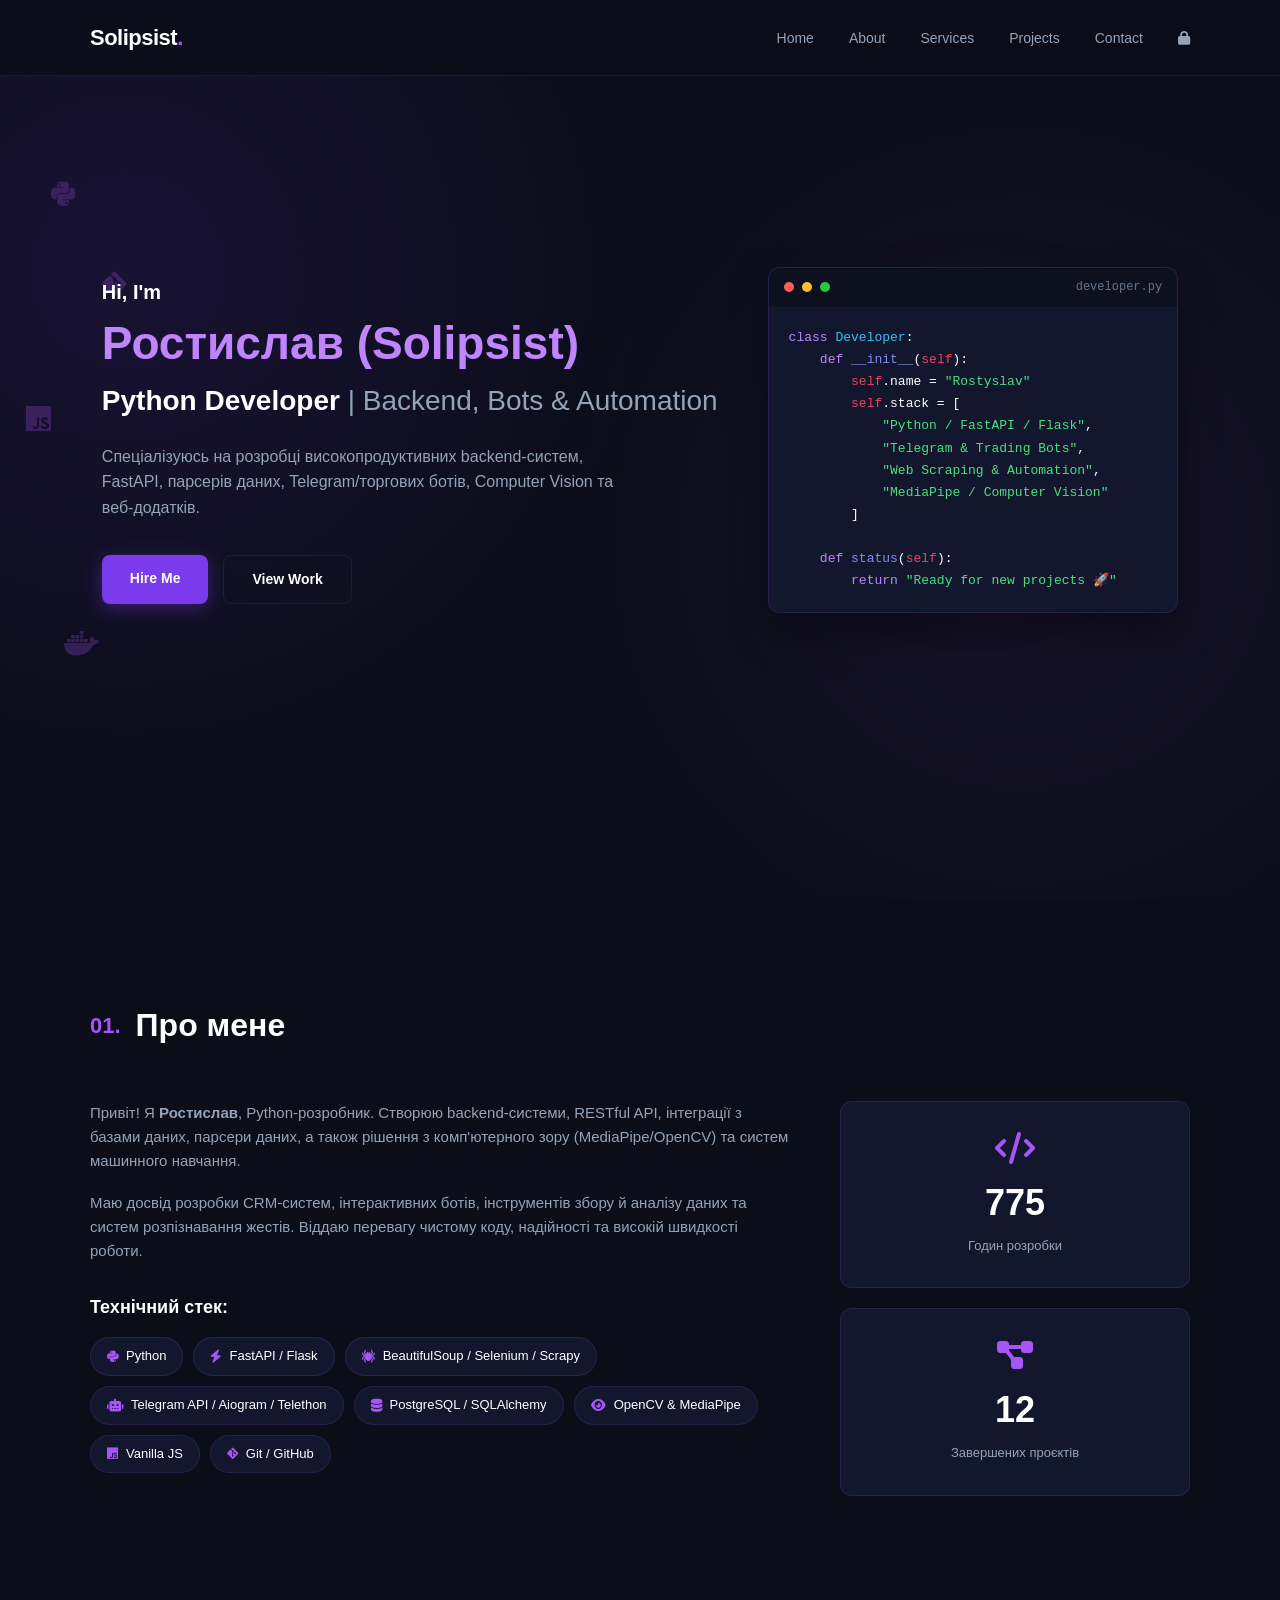
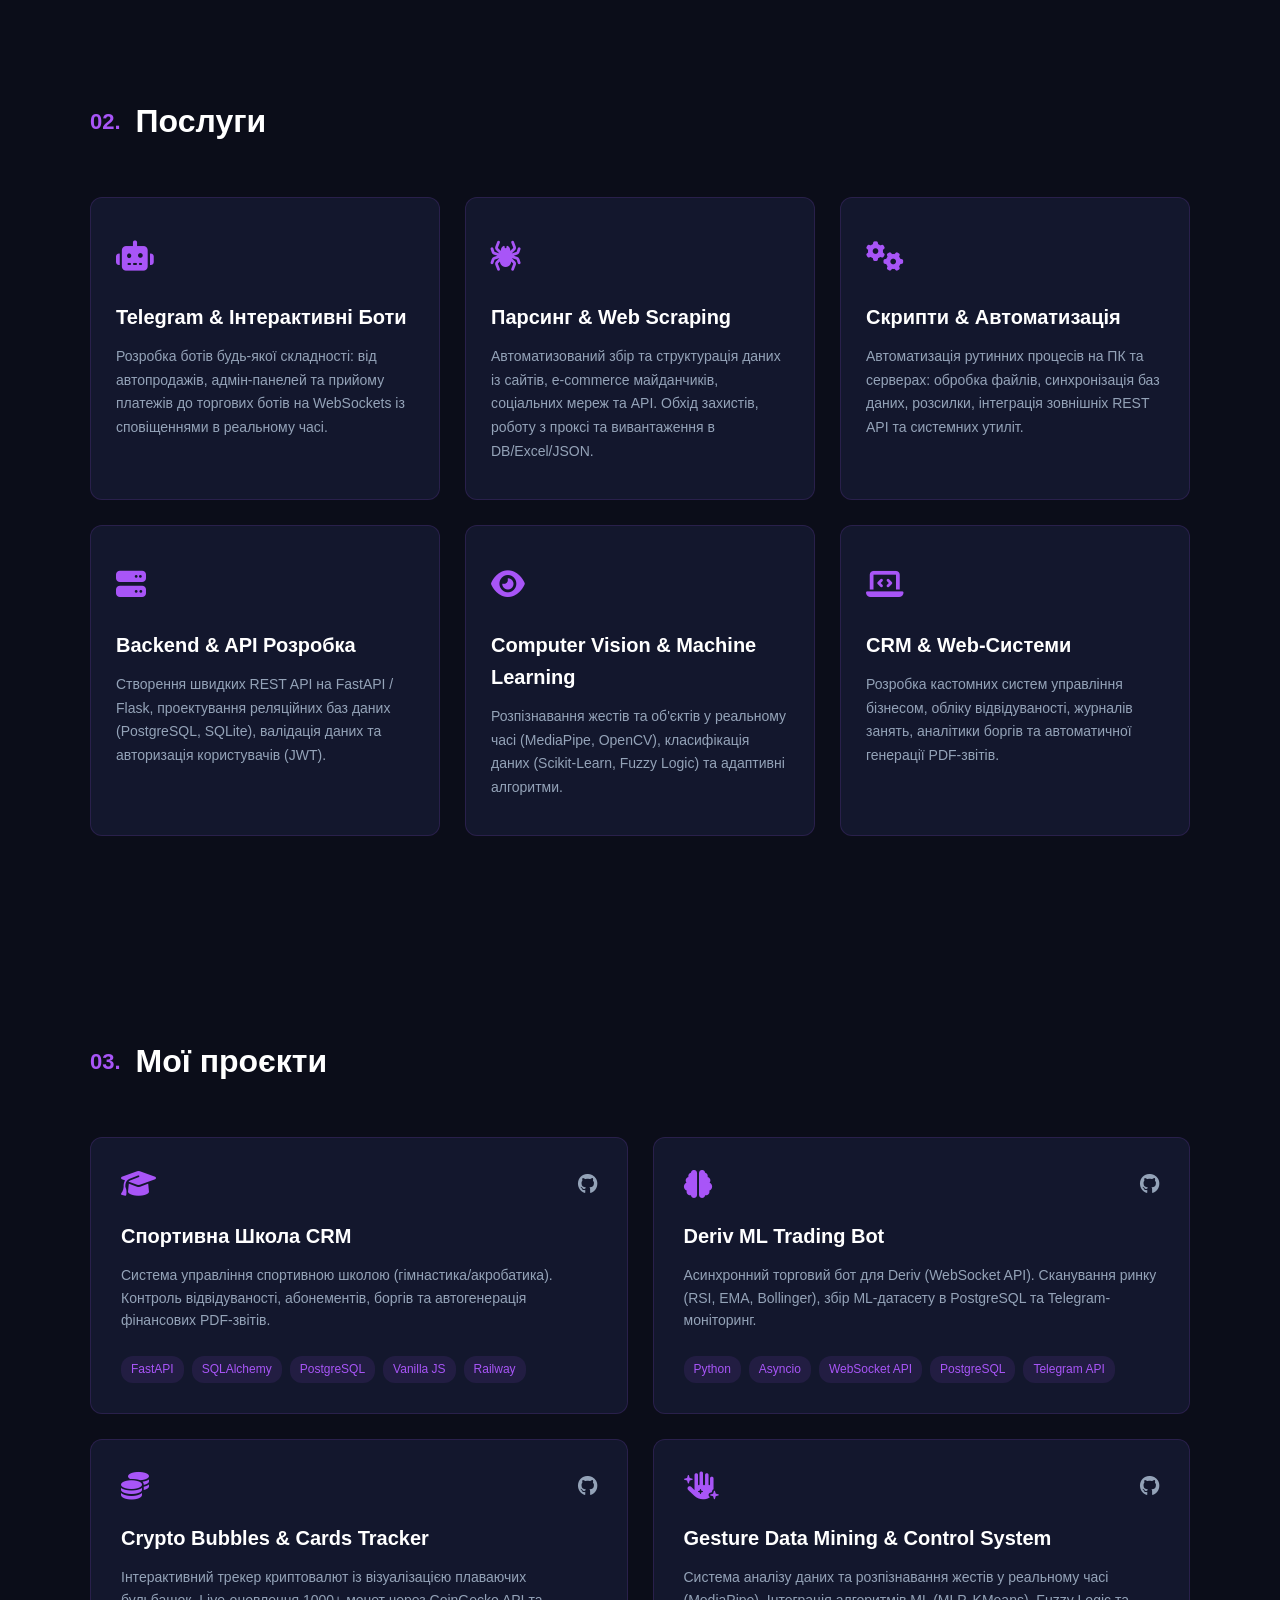
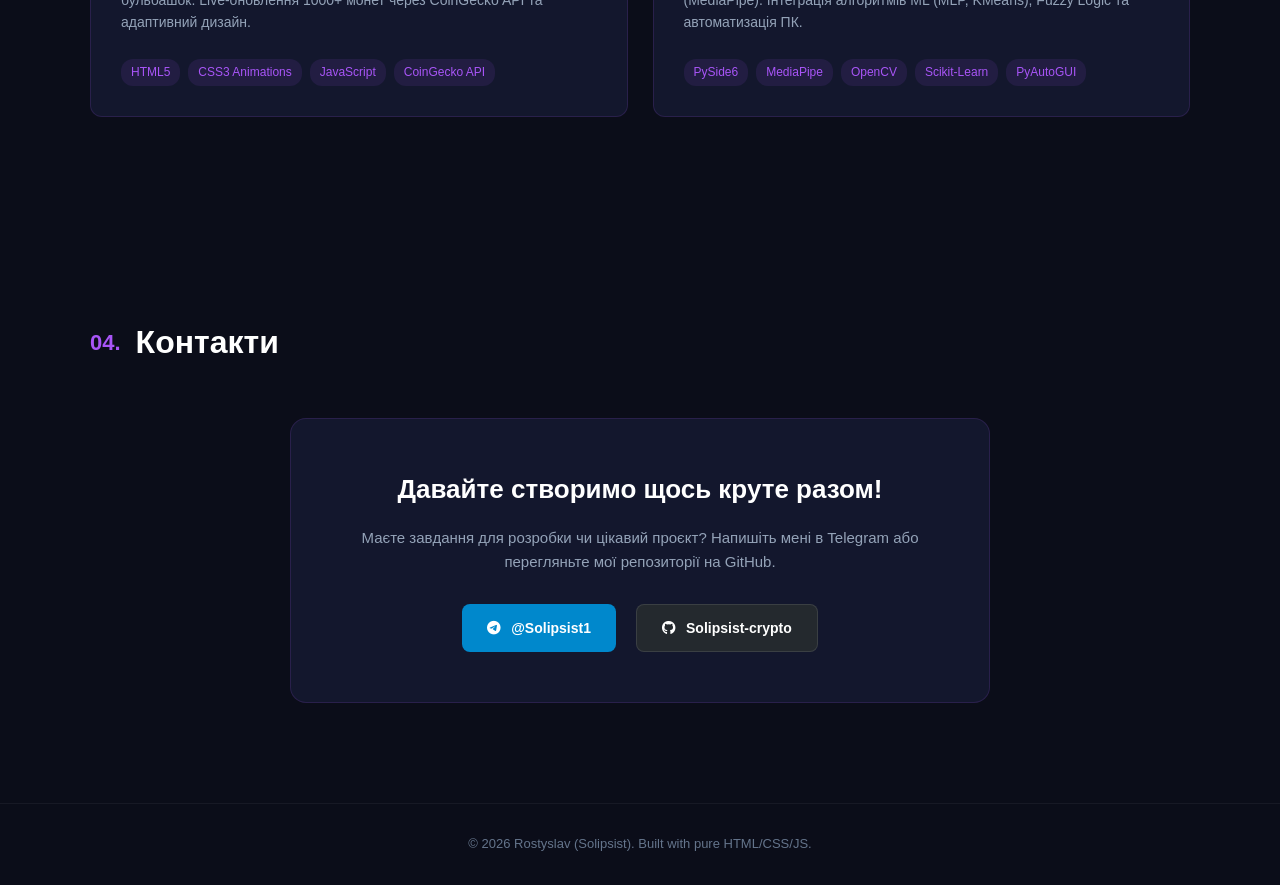
==== index.html @ d668f652 "Complete portfolio with admin workspace and password hash security" ====
<!DOCTYPE html>
<html lang="uk">
<head>
    <meta charset="UTF-8">
    <meta name="viewport" content="width=device-width, initial-scale=1.0">
    <meta name="description" content="Мошенський Ростислав (Solipsist) - Python / Fullstack Developer.">
    <title>Solipsist | Developer Portfolio</title>
    <link rel="stylesheet" href="style.css">
    <link rel="stylesheet" href="https://cdnjs.cloudflare.com/ajax/libs/font-awesome/6.4.0/css/all.min.css">
</head>
<body>

    <nav class="navbar">
        <div class="container">
            <div class="logo">
                <span class="logo-text">Solipsist</span><span class="logo-dot">.</span>
            </div>
            <ul class="nav-links">
                <li><a href="#home">Home</a></li>
                <li><a href="#about">About</a></li>
                <li><a href="#services">Services</a></li>
                <li><a href="#portfolio">Projects</a></li>
                <li><a href="#contact">Contact</a></li>
                <li><a href="#" id="adminBtn" title="Admin Area"><i class="fas fa-lock"></i></a></li>
            </ul>
        </div>
    </nav>

    <!-- Hero Section -->
    <section id="home" class="hero">
        <div class="floating-icons">
            <i class="fab fa-python icon-py"></i>
            <i class="fab fa-js icon-js"></i>
            <i class="fab fa-docker icon-docker"></i>
            <i class="fab fa-git-alt icon-git"></i>
        </div>

        <div class="container hero-content">
            <div class="hero-text">
                <span class="greeting">Hi, I'm</span>
                <h1 class="hero-name">Ростислав (Solipsist)</h1>
                <h2 class="hero-title">Python Developer <span>| Backend, Bots & Automation</span></h2>
                <p class="hero-description">
                    Спеціалізуюсь на розробці високопродуктивних backend-систем, FastAPI, парсерів даних, Telegram/торгових ботів, Computer Vision та веб-додатків.
                </p>
                <div class="hero-buttons">
                    <a href="#contact" class="btn btn-purple">Hire Me</a>
                    <a href="#portfolio" class="btn btn-outline">View Work</a>
                </div>
            </div>

            <div class="hero-avatar-wrapper">
                <div class="avatar-glow"></div>
                <div class="code-window">
                    <div class="window-header">
                        <span class="dot red"></span>
                        <span class="dot yellow"></span>
                        <span class="dot green"></span>
                        <span class="window-title">developer.py</span>
                    </div>
                    <div class="code-content">
                        <pre><code><span class="keyword">class</span> <span class="class-name">Developer</span>:
    <span class="keyword">def</span> <span class="function">__init__</span>(<span class="param">self</span>):
        <span class="param">self</span>.name = <span class="string">"Rostyslav"</span>
        <span class="param">self</span>.stack = [
            <span class="string">"Python / FastAPI / Flask"</span>,
            <span class="string">"Telegram & Trading Bots"</span>,
            <span class="string">"Web Scraping & Automation"</span>,
            <span class="string">"MediaPipe / Computer Vision"</span>
        ]

    <span class="keyword">def</span> <span class="function">status</span>(<span class="param">self</span>):
        <span class="keyword">return</span> <span class="string">"Ready for new projects 🚀"</span></code></pre>
                    </div>
                </div>
            </div>
        </div>
    </section>

    <!-- About Section -->
    <section id="about" class="about">
        <div class="container">
            <h2 class="section-title"><span class="title-num">01.</span> Про мене</h2>
            <div class="about-grid">
                <div class="about-info">
                    <p>
                        Привіт! Я <strong>Ростислав</strong>, Python-розробник. Створюю backend-системи, RESTful API, інтеграції з базами даних, парсери даних, а також рішення з комп'ютерного зору (MediaPipe/OpenCV) та систем машинного навчання.
                    </p>
                    <p>
                        Маю досвід розробки CRM-систем, інтерактивних ботів, інструментів збору й аналізу даних та систем розпізнавання жестів. Віддаю перевагу чистому коду, надійності та високій швидкості роботи.
                    </p>
                    
                    <h3 class="stack-subtitle">Технічний стек:</h3>
                    <div class="tech-tags">
                        <span class="tag"><i class="fab fa-python"></i> Python</span>
                        <span class="tag"><i class="fas fa-bolt"></i> FastAPI / Flask</span>
                        <span class="tag"><i class="fas fa-spider"></i> BeautifulSoup / Selenium / Scrapy</span>
                        <span class="tag"><i class="fas fa-robot"></i> Telegram API / Aiogram / Telethon</span>
                        <span class="tag"><i class="fas fa-database"></i> PostgreSQL / SQLAlchemy</span>
                        <span class="tag"><i class="fas fa-eye"></i> OpenCV & MediaPipe</span>
                        <span class="tag"><i class="fab fa-js"></i> Vanilla JS</span>
                        <span class="tag"><i class="fab fa-git-alt"></i> Git / GitHub</span>
                    </div>
                </div>

                <div class="about-stats">
                    <div class="stat-card">
                        <i class="fas fa-code stat-icon"></i>
                        <span class="stat-num" data-target="1000">0</span>
                        <span class="stat-desc">Годин розробки</span>
                    </div>
                    <div class="stat-card">
                        <i class="fas fa-project-diagram stat-icon"></i>
                        <span class="stat-num" data-target="15">0</span>
                        <span class="stat-desc">Завершених проєктів</span>
                    </div>
                </div>
            </div>
        </div>
    </section>

    <!-- Services Section -->
    <section id="services" class="services">
        <div class="container">
            <h2 class="section-title"><span class="title-num">02.</span> Послуги</h2>
            <div class="services-grid">
                <div class="service-card">
                    <div class="service-icon"><i class="fas fa-robot"></i></div>
                    <h3>Telegram & Інтерактивні Боти</h3>
                    <p>Розробка ботів будь-якої складності: від автопродажів, адмін-панелей та прийому платежів до торгових ботів на WebSockets із сповіщеннями в реальному часі.</p>
                </div>

                <div class="service-card">
                    <div class="service-icon"><i class="fas fa-spider"></i></div>
                    <h3>Парсинг & Web Scraping</h3>
                    <p>Автоматизований збір та структурація даних із сайтів, e-commerce майданчиків, соціальних мереж та API. Обхід захистів, роботу з проксі та вивантаження в DB/Excel/JSON.</p>
                </div>

                <div class="service-card">
                    <div class="service-icon"><i class="fas fa-cogs"></i></div>
                    <h3>Скрипти & Автоматизація</h3>
                    <p>Автоматизація рутинних процесів на ПК та серверах: обробка файлів, синхронізація баз даних, розсилки, інтеграція зовнішніх REST API та системних утиліт.</p>
                </div>

                <div class="service-card">
                    <div class="service-icon"><i class="fas fa-server"></i></div>
                    <h3>Backend & API Розробка</h3>
                    <p>Створення швидких REST API на FastAPI / Flask, проектування реляційних баз даних (PostgreSQL, SQLite), валідація даних та авторизація користувачів (JWT).</p>
                </div>

                <div class="service-card">
                    <div class="service-icon"><i class="fas fa-eye"></i></div>
                    <h3>Computer Vision & Machine Learning</h3>
                    <p>Розпізнавання жестів та об'єктів у реальному часі (MediaPipe, OpenCV), класифікація даних (Scikit-Learn, Fuzzy Logic) та адаптивні алгоритми.</p>
                </div>

                <div class="service-card">
                    <div class="service-icon"><i class="fas fa-laptop-code"></i></div>
                    <h3>CRM & Web-Системи</h3>
                    <p>Розробка кастомних систем управління бізнесом, обліку відвідуваності, журналів занять, аналітики боргів та автоматичної генерації PDF-звітів.</p>
                </div>
            </div>
        </div>
    </section>

    <!-- Portfolio Section -->
    <section id="portfolio" class="portfolio">
        <div class="container">
            <h2 class="section-title"><span class="title-num">03.</span> Мої проєкти</h2>
            
            <div class="portfolio-grid">
                
                <!-- Project 1: School CRM (Updated URL) -->
                <div class="project-card">
                    <div class="project-header">
                        <i class="fas fa-graduation-cap project-type-icon"></i>
                        <div class="project-links">
                            <a href="https://github.com/Solipsist-crypto/CRM_school" target="_blank" title="GitHub Repo"><i class="fab fa-github"></i></a>
                        </div>
                    </div>
                    <h3 class="project-title">Спортивна Школа CRM</h3>
                    <p class="project-desc">
                        Система управління спортивною школою (гімнастика/акробатика). Контроль відвідуваності, абонементів, боргів та автогенерація фінансових PDF-звітів.
                    </p>
                    <div class="project-tags">
                        <span>FastAPI</span>
                        <span>SQLAlchemy</span>
                        <span>PostgreSQL</span>
                        <span>Vanilla JS</span>
                        <span>Railway</span>
                    </div>
                </div>

                <!-- Project 2: Deriv ML Trading Bot -->
                <div class="project-card">
                    <div class="project-header">
                        <i class="fas fa-brain project-type-icon"></i>
                        <div class="project-links">
                            <a href="https://github.com/Solipsist-crypto/Deriv_bot" target="_blank" title="GitHub Repo"><i class="fab fa-github"></i></a>
                        </div>
                    </div>
                    <h3 class="project-title">Deriv ML Trading Bot</h3>
                    <p class="project-desc">
                        Асинхронний торговий бот для Deriv (WebSocket API). Сканування ринку (RSI, EMA, Bollinger), збір ML-датасету в PostgreSQL та Telegram-моніторинг.
                    </p>
                    <div class="project-tags">
                        <span>Python</span>
                        <span>Asyncio</span>
                        <span>WebSocket API</span>
                        <span>PostgreSQL</span>
                        <span>Telegram API</span>
                    </div>
                </div>

                <!-- Project 3: Crypto Cards Tracker -->
                <div class="project-card">
                    <div class="project-header">
                        <i class="fas fa-coins project-type-icon"></i>
                        <div class="project-links">
                            <a href="https://github.com/Solipsist-crypto/crypto-cards-tracker" target="_blank" title="GitHub Repo"><i class="fab fa-github"></i></a>
                        </div>
                    </div>
                    <h3 class="project-title">Crypto Bubbles & Cards Tracker</h3>
                    <p class="project-desc">
                        Інтерактивний трекер криптовалют із візуалізацією плаваючих бульбашок. Live-оновлення 1000+ монет через CoinGecko API та адаптивний дизайн.
                    </p>
                    <div class="project-tags">
                        <span>HTML5</span>
                        <span>CSS3 Animations</span>
                        <span>JavaScript</span>
                        <span>CoinGecko API</span>
                    </div>
                </div>

                <!-- Project 4: Gesture Data Mining & Control System -->
                <div class="project-card">
                    <div class="project-header">
                        <i class="fas fa-hand-sparkles project-type-icon"></i>
                        <div class="project-links">
                            <a href="https://github.com/Solipsist-crypto/gesture-data-mining-system" target="_blank" title="GitHub Repo"><i class="fab fa-github"></i></a>
                        </div>
                    </div>
                    <h3 class="project-title">Gesture Data Mining & Control System</h3>
                    <p class="project-desc">
                        Система аналізу даних та розпізнавання жестів у реальному часі (MediaPipe). Інтеграція алгоритмів ML (MLP, KMeans), Fuzzy Logic та автоматизація ПК.
                    </p>
                    <div class="project-tags">
                        <span>PySide6</span>
                        <span>MediaPipe</span>
                        <span>OpenCV</span>
                        <span>Scikit-Learn</span>
                        <span>PyAutoGUI</span>
                    </div>
                </div>

            </div>
        </div>
    </section>

    <!-- Contact Section -->
    <section id="contact" class="contact">
        <div class="container">
            <h2 class="section-title"><span class="title-num">04.</span> Контакти</h2>
            <div class="contact-box">
                <h3>Давайте створимо щось круте разом!</h3>
                <p>Маєте завдання для розробки чи цікавий проєкт? Напишіть мені в Telegram або перегляньте мої репозиторії на GitHub.</p>
                <div class="contact-buttons">
                    <a href="https://t.me/Solipsist1" target="_blank" class="contact-btn telegram">
                        <i class="fab fa-telegram-plane"></i> @Solipsist1
                    </a>
                    <a href="https://github.com/Solipsist-crypto" target="_blank" class="contact-btn github">
                        <i class="fab fa-github"></i> Solipsist-crypto
                    </a>
                </div>
            </div>
        </div>
    </section>

    <footer class="footer">
        <div class="container">
            <p>&copy; 2026 Rostyslav (Solipsist). Built with pure HTML/CSS/JS.</p>
        </div>
    </footer>

    <script src="script.js"></script>
</body>
</html>
---- style.css ----
:root {
    --bg-dark: #0b0d19;
    --bg-card: #13172d;
    --bg-card-hover: #1a203e;
    
    --purple-main: #8a2be2;
    --purple-glow: #a855f7;
    --purple-btn: #7c3aed;
    --purple-btn-hover: #6d28d9;
    
    --text-main: #ffffff;
    --text-muted: #94a3b8;
    --text-dim: #64748b;
    
    --border-color: rgba(168, 85, 247, 0.15);
    --border-hover: rgba(168, 85, 247, 0.4);
    
    --transition: all 0.3s cubic-bezier(0.4, 0, 0.2, 1);
}

* {
    margin: 0;
    padding: 0;
    box-sizing: border-box;
}

html {
    scroll-behavior: smooth;
}

body {
    font-family: 'Inter', -apple-system, BlinkMacSystemFont, 'Segoe UI', Roboto, sans-serif;
    background-color: var(--bg-dark);
    color: var(--text-main);
    line-height: 1.6;
    overflow-x: hidden;
}

.container {
    max-width: 1140px;
    margin: 0 auto;
    padding: 0 20px;
}

/* Navbar */
.navbar {
    position: fixed;
    top: 0;
    left: 0;
    width: 100%;
    background: rgba(11, 13, 25, 0.85);
    backdrop-filter: blur(12px);
    z-index: 1000;
    padding: 20px 0;
    border-bottom: 1px solid rgba(255, 255, 255, 0.05);
}

.navbar .container {
    display: flex;
    justify-content: space-between;
    align-items: center;
}

.logo {
    font-size: 22px;
    font-weight: 700;
    letter-spacing: -0.5px;
}

.logo-dot {
    color: var(--purple-glow);
}

.nav-links {
    display: flex;
    list-style: none;
    gap: 35px;
}

.nav-links a {
    color: var(--text-muted);
    text-decoration: none;
    font-size: 14px;
    font-weight: 500;
    transition: var(--transition);
}

.nav-links a:hover {
    color: var(--text-main);
}

/* Floating Technology Icons */
.floating-icons {
    position: absolute;
    top: 0;
    left: 0;
    width: 100%;
    height: 100%;
    pointer-events: none;
    z-index: 1;
}

.floating-icons i {
    position: absolute;
    color: rgba(168, 85, 247, 0.25);
    font-size: 28px;
    animation: floatAnim 6s ease-in-out infinite alternate;
}

.icon-py { top: 20%; left: 4%; animation-delay: 0s; }
.icon-js { top: 45%; left: 2%; animation-delay: 1.5s; }
.icon-docker { top: 70%; left: 5%; animation-delay: 3s; }
.icon-git { top: 30%; left: 8%; animation-delay: 2s; }

@keyframes floatAnim {
    0% { transform: translateY(0px) rotate(0deg); }
    100% { transform: translateY(-20px) rotate(10deg); }
}

/* Hero Section */
.hero {
    min-height: 100vh;
    display: flex;
    align-items: center;
    position: relative;
    padding-top: 80px;
    background: radial-gradient(circle at 10% 30%, rgba(124, 58, 237, 0.12) 0%, transparent 40%),
                radial-gradient(circle at 80% 60%, rgba(168, 85, 247, 0.08) 0%, transparent 40%);
}

.hero-content {
    display: grid;
    grid-template-columns: 1.2fr 0.8fr;
    gap: 50px;
    align-items: center;
    z-index: 2;
}

.greeting {
    font-size: 20px;
    font-weight: 600;
    color: var(--text-main);
    margin-bottom: 10px;
    display: block;
}

.hero-name {
    font-size: 46px;
    font-weight: 800;
    color: #c084fc;
    line-height: 1.1;
    margin-bottom: 10px;
}

.hero-title {
    font-size: 28px;
    font-weight: 600;
    color: var(--text-main);
    margin-bottom: 20px;
}

.hero-title span {
    color: var(--text-muted);
    font-weight: 400;
}

.hero-description {
    color: var(--text-muted);
    font-size: 16px;
    margin-bottom: 35px;
    max-width: 540px;
}

.hero-buttons {
    display: flex;
    gap: 15px;
}

.btn {
    padding: 12px 28px;
    border-radius: 8px;
    text-decoration: none;
    font-weight: 600;
    font-size: 14px;
    transition: var(--transition);
    display: inline-block;
}

.btn-purple {
    background: var(--purple-btn);
    color: #fff;
    box-shadow: 0 4px 20px rgba(124, 58, 237, 0.4);
}

.btn-purple:hover {
    background: var(--purple-btn-hover);
    transform: translateY(-2px);
    box-shadow: 0 6px 25px rgba(124, 58, 237, 0.6);
}

.btn-outline {
    background: transparent;
    color: #fff;
    border: 1px solid var(--border-color);
}

.btn-outline:hover {
    border-color: var(--purple-glow);
    background: rgba(168, 85, 247, 0.1);
    transform: translateY(-2px);
}

/* Avatar / Code Glow Window */
.hero-avatar-wrapper {
    position: relative;
    display: flex;
    justify-content: center;
}

.avatar-glow {
    position: absolute;
    width: 320px;
    height: 320px;
    background: radial-gradient(circle, rgba(168, 85, 247, 0.35) 0%, transparent 70%);
    top: 50%;
    left: 50%;
    transform: translate(-50%, -50%);
    filter: blur(40px);
    z-index: 1;
}

.code-window {
    position: relative;
    z-index: 2;
    background: var(--bg-card);
    border: 1px solid var(--border-color);
    border-radius: 12px;
    width: 100%;
    box-shadow: 0 20px 40px rgba(0, 0, 0, 0.4);
    overflow: hidden;
}

.window-header {
    background: rgba(0, 0, 0, 0.3);
    padding: 10px 15px;
    display: flex;
    align-items: center;
    gap: 8px;
}

.window-title {
    font-size: 12px;
    color: var(--text-dim);
    margin-left: auto;
    font-family: monospace;
}

.dot { width: 10px; height: 10px; border-radius: 50%; }
.dot.red { background: #ff5f56; }
.dot.yellow { background: #ffbd2e; }
.dot.green { background: #27c93f; }

.code-content {
    padding: 20px;
    font-family: 'Fira Code', monospace;
    font-size: 13px;
    line-height: 1.7;
}

.keyword { color: #c084fc; }
.class-name { color: #38bdf8; }
.function { color: #818cf8; }
.param { color: #f43f5e; }
.string { color: #4ade80; }

/* Sections */
section {
    padding: 100px 0;
}

.section-title {
    font-size: 32px;
    font-weight: 700;
    margin-bottom: 50px;
    display: flex;
    align-items: center;
    gap: 15px;
}

.title-num {
    color: var(--purple-glow);
    font-size: 22px;
}

/* About Layout */
.about-grid {
    display: grid;
    grid-template-columns: 2fr 1fr;
    gap: 50px;
}

.about-info p {
    color: var(--text-muted);
    margin-bottom: 18px;
    font-size: 15px;
}

.stack-subtitle {
    font-size: 18px;
    margin: 30px 0 15px;
}

.tech-tags {
    display: flex;
    flex-wrap: wrap;
    gap: 10px;
}

.tag {
    background: var(--bg-card);
    border: 1px solid var(--border-color);
    padding: 8px 16px;
    border-radius: 20px;
    font-size: 13px;
    color: var(--text-main);
    display: flex;
    align-items: center;
    gap: 8px;
    transition: var(--transition);
}

.tag i {
    color: var(--purple-glow);
}

.tag:hover {
    border-color: var(--purple-glow);
    transform: translateY(-2px);
}

.about-stats {
    display: flex;
    flex-direction: column;
    gap: 20px;
}

.stat-card {
    background: var(--bg-card);
    border: 1px solid var(--border-color);
    padding: 30px;
    border-radius: 12px;
    text-align: center;
    transition: var(--transition);
}

.stat-card:hover {
    border-color: var(--purple-glow);
    transform: translateY(-3px);
}

.stat-icon {
    font-size: 32px;
    color: var(--purple-glow);
    margin-bottom: 10px;
}

.stat-num {
    display: block;
    font-size: 36px;
    font-weight: 800;
    color: var(--text-main);
}

.stat-desc {
    color: var(--text-muted);
    font-size: 13px;
}

/* Services */
.services-grid {
    display: grid;
    grid-template-columns: repeat(3, 1fr);
    gap: 25px;
}

.service-card {
    background: var(--bg-card);
    border: 1px solid var(--border-color);
    padding: 35px 25px;
    border-radius: 12px;
    transition: var(--transition);
}

.service-card:hover {
    border-color: var(--purple-glow);
    background: var(--bg-card-hover);
    transform: translateY(-5px);
}

.service-icon {
    font-size: 30px;
    color: var(--purple-glow);
    margin-bottom: 20px;
}

.service-card h3 {
    font-size: 20px;
    margin-bottom: 12px;
}

.service-card p {
    color: var(--text-muted);
    font-size: 14px;
    line-height: 1.7;
}

/* Portfolio Cards Grid (2x2 Layout) */
.portfolio-grid {
    display: grid;
    grid-template-columns: repeat(2, 1fr);
    gap: 25px;
}

.project-card {
    background: var(--bg-card);
    border: 1px solid var(--border-color);
    border-radius: 12px;
    padding: 30px;
    display: flex;
    flex-direction: column;
    transition: var(--transition);
}

.project-card:hover {
    border-color: var(--purple-glow);
    transform: translateY(-5px);
    box-shadow: 0 10px 30px rgba(124, 58, 237, 0.15);
}

.project-header {
    display: flex;
    justify-content: space-between;
    align-items: center;
    margin-bottom: 20px;
}

.project-type-icon {
    font-size: 28px;
    color: var(--purple-glow);
}

.project-links a {
    color: var(--text-muted);
    font-size: 20px;
    transition: var(--transition);
}

.project-links a:hover {
    color: var(--purple-glow);
}

.project-title {
    font-size: 20px;
    margin-bottom: 12px;
    color: var(--text-main);
}

.project-desc {
    color: var(--text-muted);
    font-size: 14px;
    line-height: 1.6;
    margin-bottom: 25px;
}

.project-tags {
    margin-top: auto;
    display: flex;
    flex-wrap: wrap;
    gap: 8px;
}

.project-tags span {
    font-size: 12px;
    color: var(--purple-glow);
    background: rgba(168, 85, 247, 0.1);
    padding: 4px 10px;
    border-radius: 12px;
}

/* Contact Box */
.contact-box {
    background: var(--bg-card);
    border: 1px solid var(--border-color);
    padding: 50px 30px;
    border-radius: 16px;
    text-align: center;
    max-width: 700px;
    margin: 0 auto;
}

.contact-box h3 {
    font-size: 26px;
    margin-bottom: 15px;
}

.contact-box p {
    color: var(--text-muted);
    font-size: 15px;
    margin-bottom: 30px;
}

.contact-buttons {
    display: flex;
    justify-content: center;
    gap: 20px;
}

.contact-btn {
    padding: 12px 25px;
    border-radius: 8px;
    text-decoration: none;
    font-weight: 600;
    font-size: 14px;
    display: flex;
    align-items: center;
    gap: 10px;
    transition: var(--transition);
}

.contact-btn.telegram {
    background: #0088cc;
    color: #fff;
}

.contact-btn.github {
    background: #24292e;
    color: #fff;
    border: 1px solid rgba(255, 255, 255, 0.1);
}

.contact-btn:hover {
    transform: translateY(-2px);
    opacity: 0.9;
}

/* Footer */
.footer {
    text-align: center;
    padding: 30px 0;
    border-top: 1px solid rgba(255, 255, 255, 0.05);
    color: var(--text-dim);
    font-size: 13px;
}

/* Responsive */
@media (max-width: 768px) {
    .hero-content, .about-grid, .portfolio-grid, .services-grid {
        grid-template-columns: 1fr;
    }

    .hero-name {
        font-size: 36px;
    }

    .hero-title {
        font-size: 22px;
    }

    .contact-buttons {
        flex-direction: column;
    }

    .floating-icons {
        display: none;
    }
}
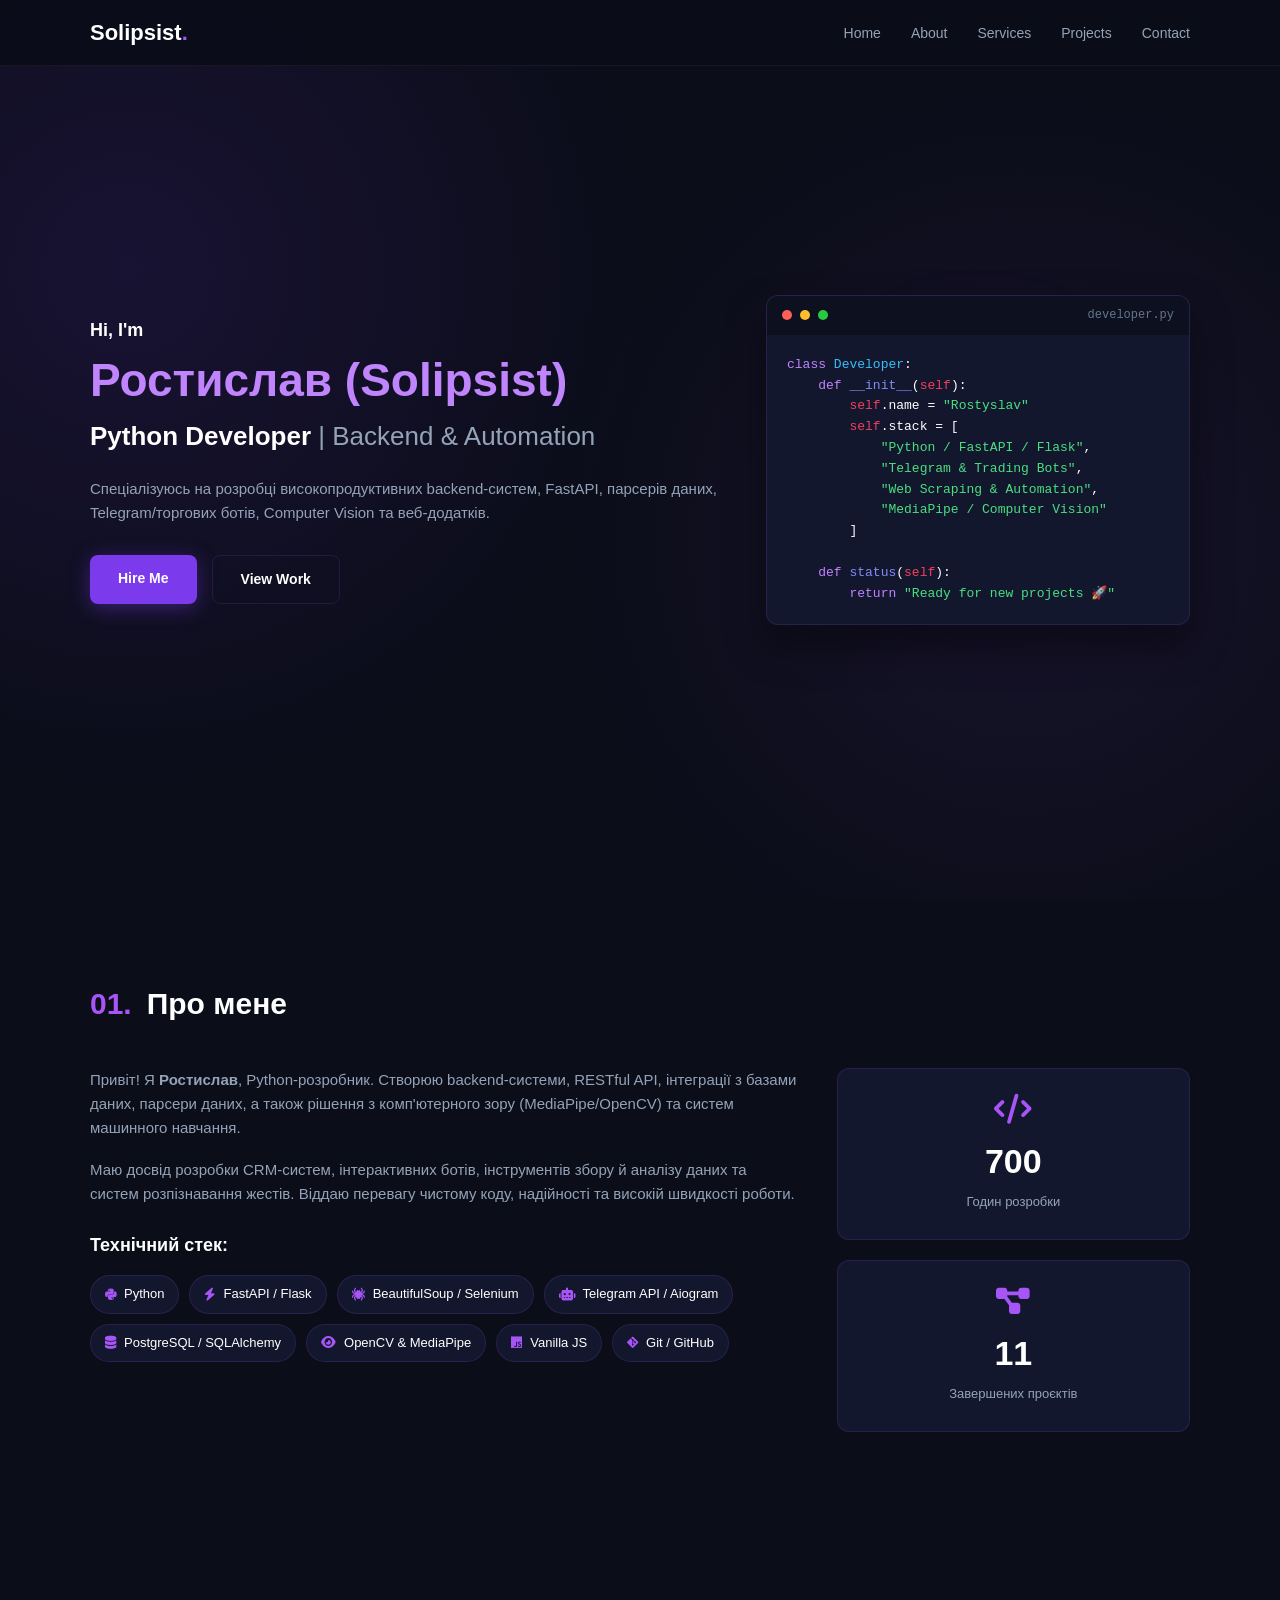
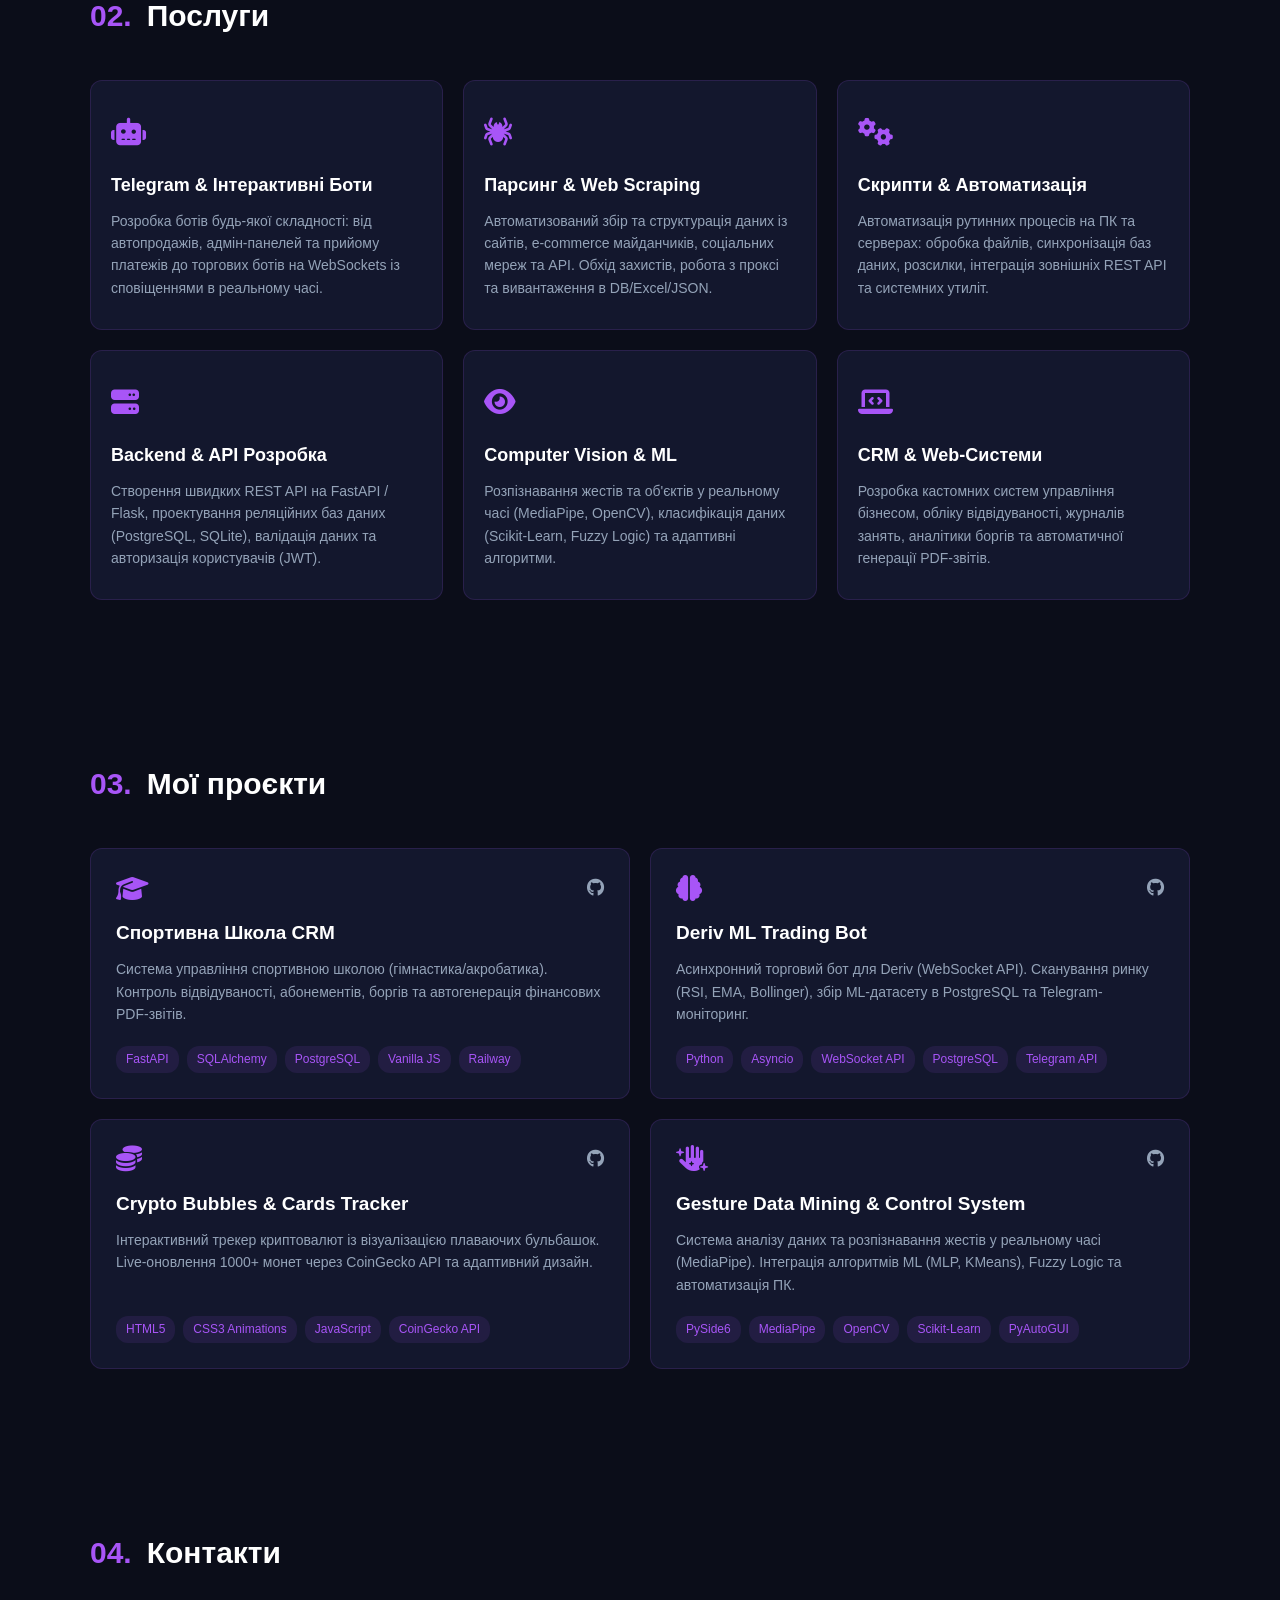
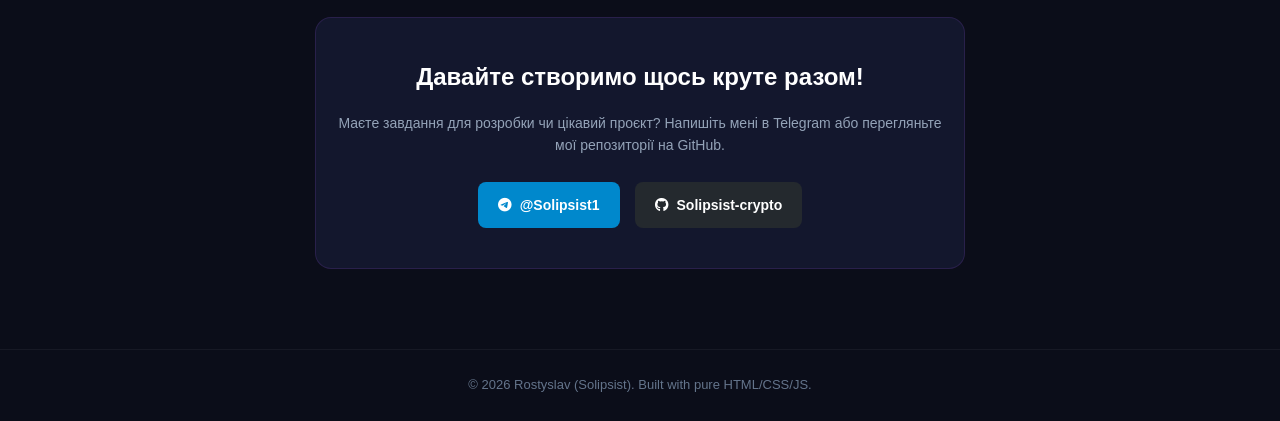
==== commit a0d13d30: "Fix mobile menu, clear overflow and organize folder structure" ====
--- a/index.html
+++ b/index.html
@@ -5,7 +5,7 @@
     <meta name="viewport" content="width=device-width, initial-scale=1.0">
     <meta name="description" content="Мошенський Ростислав (Solipsist) - Python / Fullstack Developer.">
     <title>Solipsist | Developer Portfolio</title>
-    <link rel="stylesheet" href="style.css">
+    <link rel="stylesheet" href="css/style.css">
     <link rel="stylesheet" href="https://cdnjs.cloudflare.com/ajax/libs/font-awesome/6.4.0/css/all.min.css">
 </head>
 <body>
@@ -15,31 +15,30 @@
             <div class="logo">
                 <span class="logo-text">Solipsist</span><span class="logo-dot">.</span>
             </div>
-            <ul class="nav-links">
+
+            <ul class="nav-links" id="navLinks">
                 <li><a href="#home">Home</a></li>
                 <li><a href="#about">About</a></li>
                 <li><a href="#services">Services</a></li>
                 <li><a href="#portfolio">Projects</a></li>
                 <li><a href="#contact">Contact</a></li>
-                <li><a href="#" id="adminBtn" title="Admin Area"><i class="fas fa-lock"></i></a></li>
             </ul>
+
+            <div class="burger" id="burgerBtn">
+                <div></div>
+                <div></div>
+                <div></div>
+            </div>
         </div>
     </nav>
 
     <!-- Hero Section -->
     <section id="home" class="hero">
-        <div class="floating-icons">
-            <i class="fab fa-python icon-py"></i>
-            <i class="fab fa-js icon-js"></i>
-            <i class="fab fa-docker icon-docker"></i>
-            <i class="fab fa-git-alt icon-git"></i>
-        </div>
-
         <div class="container hero-content">
             <div class="hero-text">
                 <span class="greeting">Hi, I'm</span>
                 <h1 class="hero-name">Ростислав (Solipsist)</h1>
-                <h2 class="hero-title">Python Developer <span>| Backend, Bots & Automation</span></h2>
+                <h2 class="hero-title">Python Developer <span>| Backend & Automation</span></h2>
                 <p class="hero-description">
                     Спеціалізуюсь на розробці високопродуктивних backend-систем, FastAPI, парсерів даних, Telegram/торгових ботів, Computer Vision та веб-додатків.
                 </p>
@@ -94,8 +93,8 @@
                     <div class="tech-tags">
                         <span class="tag"><i class="fab fa-python"></i> Python</span>
                         <span class="tag"><i class="fas fa-bolt"></i> FastAPI / Flask</span>
-                        <span class="tag"><i class="fas fa-spider"></i> BeautifulSoup / Selenium / Scrapy</span>
-                        <span class="tag"><i class="fas fa-robot"></i> Telegram API / Aiogram / Telethon</span>
+                        <span class="tag"><i class="fas fa-spider"></i> BeautifulSoup / Selenium</span>
+                        <span class="tag"><i class="fas fa-robot"></i> Telegram API / Aiogram</span>
                         <span class="tag"><i class="fas fa-database"></i> PostgreSQL / SQLAlchemy</span>
                         <span class="tag"><i class="fas fa-eye"></i> OpenCV & MediaPipe</span>
                         <span class="tag"><i class="fab fa-js"></i> Vanilla JS</span>
@@ -133,7 +132,7 @@
                 <div class="service-card">
                     <div class="service-icon"><i class="fas fa-spider"></i></div>
                     <h3>Парсинг & Web Scraping</h3>
-                    <p>Автоматизований збір та структурація даних із сайтів, e-commerce майданчиків, соціальних мереж та API. Обхід захистів, роботу з проксі та вивантаження в DB/Excel/JSON.</p>
+                    <p>Автоматизований збір та структурація даних із сайтів, e-commerce майданчиків, соціальних мереж та API. Обхід захистів, робота з проксі та вивантаження в DB/Excel/JSON.</p>
                 </div>
 
                 <div class="service-card">
@@ -150,7 +149,7 @@
 
                 <div class="service-card">
                     <div class="service-icon"><i class="fas fa-eye"></i></div>
-                    <h3>Computer Vision & Machine Learning</h3>
+                    <h3>Computer Vision & ML</h3>
                     <p>Розпізнавання жестів та об'єктів у реальному часі (MediaPipe, OpenCV), класифікація даних (Scikit-Learn, Fuzzy Logic) та адаптивні алгоритми.</p>
                 </div>
 
@@ -170,7 +169,7 @@
             
             <div class="portfolio-grid">
                 
-                <!-- Project 1: School CRM (Updated URL) -->
+                <!-- Project 1 -->
                 <div class="project-card">
                     <div class="project-header">
                         <i class="fas fa-graduation-cap project-type-icon"></i>
@@ -191,7 +190,7 @@
                     </div>
                 </div>
 
-                <!-- Project 2: Deriv ML Trading Bot -->
+                <!-- Project 2 -->
                 <div class="project-card">
                     <div class="project-header">
                         <i class="fas fa-brain project-type-icon"></i>
@@ -212,7 +211,7 @@
                     </div>
                 </div>
 
-                <!-- Project 3: Crypto Cards Tracker -->
+                <!-- Project 3 -->
                 <div class="project-card">
                     <div class="project-header">
                         <i class="fas fa-coins project-type-icon"></i>
@@ -232,7 +231,7 @@
                     </div>
                 </div>
 
-                <!-- Project 4: Gesture Data Mining & Control System -->
+                <!-- Project 4 -->
                 <div class="project-card">
                     <div class="project-header">
                         <i class="fas fa-hand-sparkles project-type-icon"></i>
@@ -282,6 +281,6 @@
         </div>
     </footer>
 
-    <script src="script.js"></script>
+    <script src="js/script.js"></script>
 </body>
 </html>
--- a/css/style.css
+++ b/css/style.css
@@ -0,0 +1,540 @@
+:root {
+    --bg-dark: #0b0d19;
+    --bg-card: #13172d;
+    --bg-card-hover: #1a203e;
+    
+    --purple-main: #8a2be2;
+    --purple-glow: #a855f7;
+    --purple-btn: #7c3aed;
+    --purple-btn-hover: #6d28d9;
+    
+    --text-main: #ffffff;
+    --text-muted: #94a3b8;
+    --text-dim: #64748b;
+    
+    --border-color: rgba(168, 85, 247, 0.15);
+    --border-hover: rgba(168, 85, 247, 0.4);
+    
+    --transition: all 0.3s cubic-bezier(0.4, 0, 0.2, 1);
+}
+
+* {
+    margin: 0;
+    padding: 0;
+    box-sizing: border-box;
+}
+
+html, body {
+    width: 100%;
+    overflow-x: hidden; /* Фікс горизонтального скролу */
+    scroll-behavior: smooth;
+    background-color: var(--bg-dark);
+    color: var(--text-main);
+    font-family: 'Inter', -apple-system, BlinkMacSystemFont, 'Segoe UI', Roboto, sans-serif;
+    line-height: 1.6;
+}
+
+.container {
+    max-width: 1140px;
+    margin: 0 auto;
+    padding: 0 20px;
+    width: 100%;
+}
+
+/* Navbar */
+.navbar {
+    position: fixed;
+    top: 0;
+    left: 0;
+    width: 100%;
+    background: rgba(11, 13, 25, 0.95);
+    backdrop-filter: blur(12px);
+    z-index: 1000;
+    padding: 15px 0;
+    border-bottom: 1px solid rgba(255, 255, 255, 0.05);
+}
+
+.navbar .container {
+    display: flex;
+    justify-content: space-between;
+    align-items: center;
+}
+
+.logo {
+    font-size: 22px;
+    font-weight: 700;
+}
+
+.logo-dot {
+    color: var(--purple-glow);
+}
+
+.nav-links {
+    display: flex;
+    list-style: none;
+    gap: 30px;
+}
+
+.nav-links a {
+    color: var(--text-muted);
+    text-decoration: none;
+    font-size: 14px;
+    font-weight: 500;
+    transition: var(--transition);
+}
+
+.nav-links a:hover {
+    color: var(--text-main);
+}
+
+.burger {
+    display: none;
+    cursor: pointer;
+    flex-direction: column;
+    gap: 5px;
+}
+
+.burger div {
+    width: 25px;
+    height: 3px;
+    background-color: var(--purple-glow);
+    border-radius: 2px;
+    transition: var(--transition);
+}
+
+/* Hero Section */
+.hero {
+    min-height: 100vh;
+    display: flex;
+    align-items: center;
+    position: relative;
+    padding-top: 100px;
+    background: radial-gradient(circle at 10% 30%, rgba(124, 58, 237, 0.12) 0%, transparent 40%),
+                radial-gradient(circle at 80% 60%, rgba(168, 85, 247, 0.08) 0%, transparent 40%);
+}
+
+.hero-content {
+    display: grid;
+    grid-template-columns: 1.2fr 0.8fr;
+    gap: 40px;
+    align-items: center;
+}
+
+.greeting {
+    font-size: 18px;
+    font-weight: 600;
+    color: var(--text-main);
+    margin-bottom: 10px;
+    display: block;
+}
+
+.hero-name {
+    font-size: 46px;
+    font-weight: 800;
+    color: #c084fc;
+    line-height: 1.1;
+    margin-bottom: 10px;
+}
+
+.hero-title {
+    font-size: 26px;
+    font-weight: 600;
+    color: var(--text-main);
+    margin-bottom: 20px;
+}
+
+.hero-title span {
+    color: var(--text-muted);
+    font-weight: 400;
+}
+
+.hero-description {
+    color: var(--text-muted);
+    font-size: 15px;
+    margin-bottom: 30px;
+}
+
+.hero-buttons {
+    display: flex;
+    gap: 15px;
+}
+
+.btn {
+    padding: 12px 28px;
+    border-radius: 8px;
+    text-decoration: none;
+    font-weight: 600;
+    font-size: 14px;
+    transition: var(--transition);
+    display: inline-block;
+    cursor: pointer;
+    border: none;
+}
+
+.btn-purple {
+    background: var(--purple-btn);
+    color: #fff;
+    box-shadow: 0 4px 20px rgba(124, 58, 237, 0.4);
+}
+
+.btn-purple:hover {
+    background: var(--purple-btn-hover);
+    transform: translateY(-2px);
+}
+
+.btn-outline {
+    background: transparent;
+    color: #fff;
+    border: 1px solid var(--border-color);
+}
+
+.btn-outline:hover {
+    border-color: var(--purple-glow);
+    background: rgba(168, 85, 247, 0.1);
+}
+
+/* Avatar / Code Window */
+.hero-avatar-wrapper {
+    position: relative;
+    display: flex;
+    justify-content: center;
+}
+
+.avatar-glow {
+    position: absolute;
+    width: 280px;
+    height: 280px;
+    background: radial-gradient(circle, rgba(168, 85, 247, 0.3) 0%, transparent 70%);
+    top: 50%;
+    left: 50%;
+    transform: translate(-50%, -50%);
+    filter: blur(40px);
+    z-index: 1;
+}
+
+.code-window {
+    position: relative;
+    z-index: 2;
+    background: var(--bg-card);
+    border: 1px solid var(--border-color);
+    border-radius: 12px;
+    width: 100%;
+    box-shadow: 0 20px 40px rgba(0, 0, 0, 0.4);
+    overflow: hidden;
+}
+
+.window-header {
+    background: rgba(0, 0, 0, 0.3);
+    padding: 10px 15px;
+    display: flex;
+    align-items: center;
+    gap: 8px;
+}
+
+.window-title {
+    font-size: 12px;
+    color: var(--text-dim);
+    margin-left: auto;
+    font-family: monospace;
+}
+
+.dot { width: 10px; height: 10px; border-radius: 50%; }
+.dot.red { background: #ff5f56; }
+.dot.yellow { background: #ffbd2e; }
+.dot.green { background: #27c93f; }
+
+.code-content {
+    padding: 20px;
+    font-family: monospace;
+    font-size: 13px;
+    line-height: 1.6;
+    overflow-x: auto;
+}
+
+.keyword { color: #c084fc; }
+.class-name { color: #38bdf8; }
+.function { color: #818cf8; }
+.param { color: #f43f5e; }
+.string { color: #4ade80; }
+
+/* Sections */
+section {
+    padding: 80px 0;
+}
+
+.section-title {
+    font-size: 30px;
+    font-weight: 700;
+    margin-bottom: 40px;
+    display: flex;
+    align-items: center;
+    gap: 15px;
+}
+
+.title-num {
+    color: var(--purple-glow);
+}
+
+/* About Layout */
+.about-grid {
+    display: grid;
+    grid-template-columns: 2fr 1fr;
+    gap: 40px;
+}
+
+.about-info p {
+    color: var(--text-muted);
+    margin-bottom: 18px;
+    font-size: 15px;
+}
+
+.stack-subtitle {
+    font-size: 18px;
+    margin: 25px 0 15px;
+}
+
+.tech-tags {
+    display: flex;
+    flex-wrap: wrap;
+    gap: 10px;
+}
+
+.tag {
+    background: var(--bg-card);
+    border: 1px solid var(--border-color);
+    padding: 8px 14px;
+    border-radius: 20px;
+    font-size: 13px;
+    color: var(--text-main);
+    display: flex;
+    align-items: center;
+    gap: 8px;
+}
+
+.tag i {
+    color: var(--purple-glow);
+}
+
+.about-stats {
+    display: flex;
+    flex-direction: column;
+    gap: 20px;
+}
+
+.stat-card {
+    background: var(--bg-card);
+    border: 1px solid var(--border-color);
+    padding: 25px;
+    border-radius: 12px;
+    text-align: center;
+}
+
+.stat-icon {
+    font-size: 30px;
+    color: var(--purple-glow);
+    margin-bottom: 10px;
+}
+
+.stat-num {
+    display: block;
+    font-size: 34px;
+    font-weight: 800;
+}
+
+.stat-desc {
+    color: var(--text-muted);
+    font-size: 13px;
+}
+
+/* Services */
+.services-grid {
+    display: grid;
+    grid-template-columns: repeat(3, 1fr);
+    gap: 20px;
+}
+
+.service-card {
+    background: var(--bg-card);
+    border: 1px solid var(--border-color);
+    padding: 30px 20px;
+    border-radius: 12px;
+    transition: var(--transition);
+}
+
+.service-card:hover {
+    border-color: var(--purple-glow);
+    transform: translateY(-4px);
+}
+
+.service-icon {
+    font-size: 28px;
+    color: var(--purple-glow);
+    margin-bottom: 15px;
+}
+
+.service-card h3 {
+    font-size: 18px;
+    margin-bottom: 10px;
+}
+
+.service-card p {
+    color: var(--text-muted);
+    font-size: 14px;
+}
+
+/* Portfolio Cards Grid */
+.portfolio-grid {
+    display: grid;
+    grid-template-columns: repeat(2, 1fr);
+    gap: 20px;
+}
+
+.project-card {
+    background: var(--bg-card);
+    border: 1px solid var(--border-color);
+    border-radius: 12px;
+    padding: 25px;
+    display: flex;
+    flex-direction: column;
+    transition: var(--transition);
+}
+
+.project-card:hover {
+    border-color: var(--purple-glow);
+    transform: translateY(-4px);
+}
+
+.project-header {
+    display: flex;
+    justify-content: space-between;
+    align-items: center;
+    margin-bottom: 15px;
+}
+
+.project-type-icon {
+    font-size: 26px;
+    color: var(--purple-glow);
+}
+
+.project-links a {
+    color: var(--text-muted);
+    font-size: 18px;
+}
+
+.project-title {
+    font-size: 19px;
+    margin-bottom: 10px;
+}
+
+.project-desc {
+    color: var(--text-muted);
+    font-size: 14px;
+    margin-bottom: 20px;
+}
+
+.project-tags {
+    margin-top: auto;
+    display: flex;
+    flex-wrap: wrap;
+    gap: 8px;
+}
+
+.project-tags span {
+    font-size: 12px;
+    color: var(--purple-glow);
+    background: rgba(168, 85, 247, 0.1);
+    padding: 4px 10px;
+    border-radius: 12px;
+}
+
+/* Contact Box */
+.contact-box {
+    background: var(--bg-card);
+    border: 1px solid var(--border-color);
+    padding: 40px 20px;
+    border-radius: 16px;
+    text-align: center;
+    max-width: 650px;
+    margin: 0 auto;
+}
+
+.contact-box h3 {
+    font-size: 24px;
+    margin-bottom: 15px;
+}
+
+.contact-box p {
+    color: var(--text-muted);
+    font-size: 14px;
+    margin-bottom: 25px;
+}
+
+.contact-buttons {
+    display: flex;
+    justify-content: center;
+    gap: 15px;
+}
+
+.contact-btn {
+    padding: 12px 20px;
+    border-radius: 8px;
+    text-decoration: none;
+    font-weight: 600;
+    font-size: 14px;
+    display: flex;
+    align-items: center;
+    gap: 8px;
+}
+
+.contact-btn.telegram { background: #0088cc; color: #fff; }
+.contact-btn.github { background: #24292e; color: #fff; }
+
+.footer {
+    text-align: center;
+    padding: 25px 0;
+    border-top: 1px solid rgba(255, 255, 255, 0.05);
+    color: var(--text-dim);
+    font-size: 13px;
+}
+
+/* Адаптивність для мобільних (Мобільне меню) */
+@media (max-width: 768px) {
+    .burger {
+        display: flex;
+    }
+
+    .nav-links {
+        position: fixed;
+        top: 60px;
+        right: -100%;
+        width: 100%;
+        height: calc(100vh - 60px);
+        background: var(--bg-dark);
+        flex-direction: column;
+        align-items: center;
+        justify-content: center;
+        gap: 30px;
+        transition: var(--transition);
+        border-top: 1px solid var(--border-color);
+    }
+
+    .nav-links.active {
+        right: 0;
+    }
+
+    .hero-content, .about-grid, .portfolio-grid, .services-grid {
+        grid-template-columns: 1fr;
+    }
+
+    .hero-name {
+        font-size: 34px;
+    }
+
+    .hero-title {
+        font-size: 20px;
+    }
+
+    .contact-buttons {
+        flex-direction: column;
+    }
+}
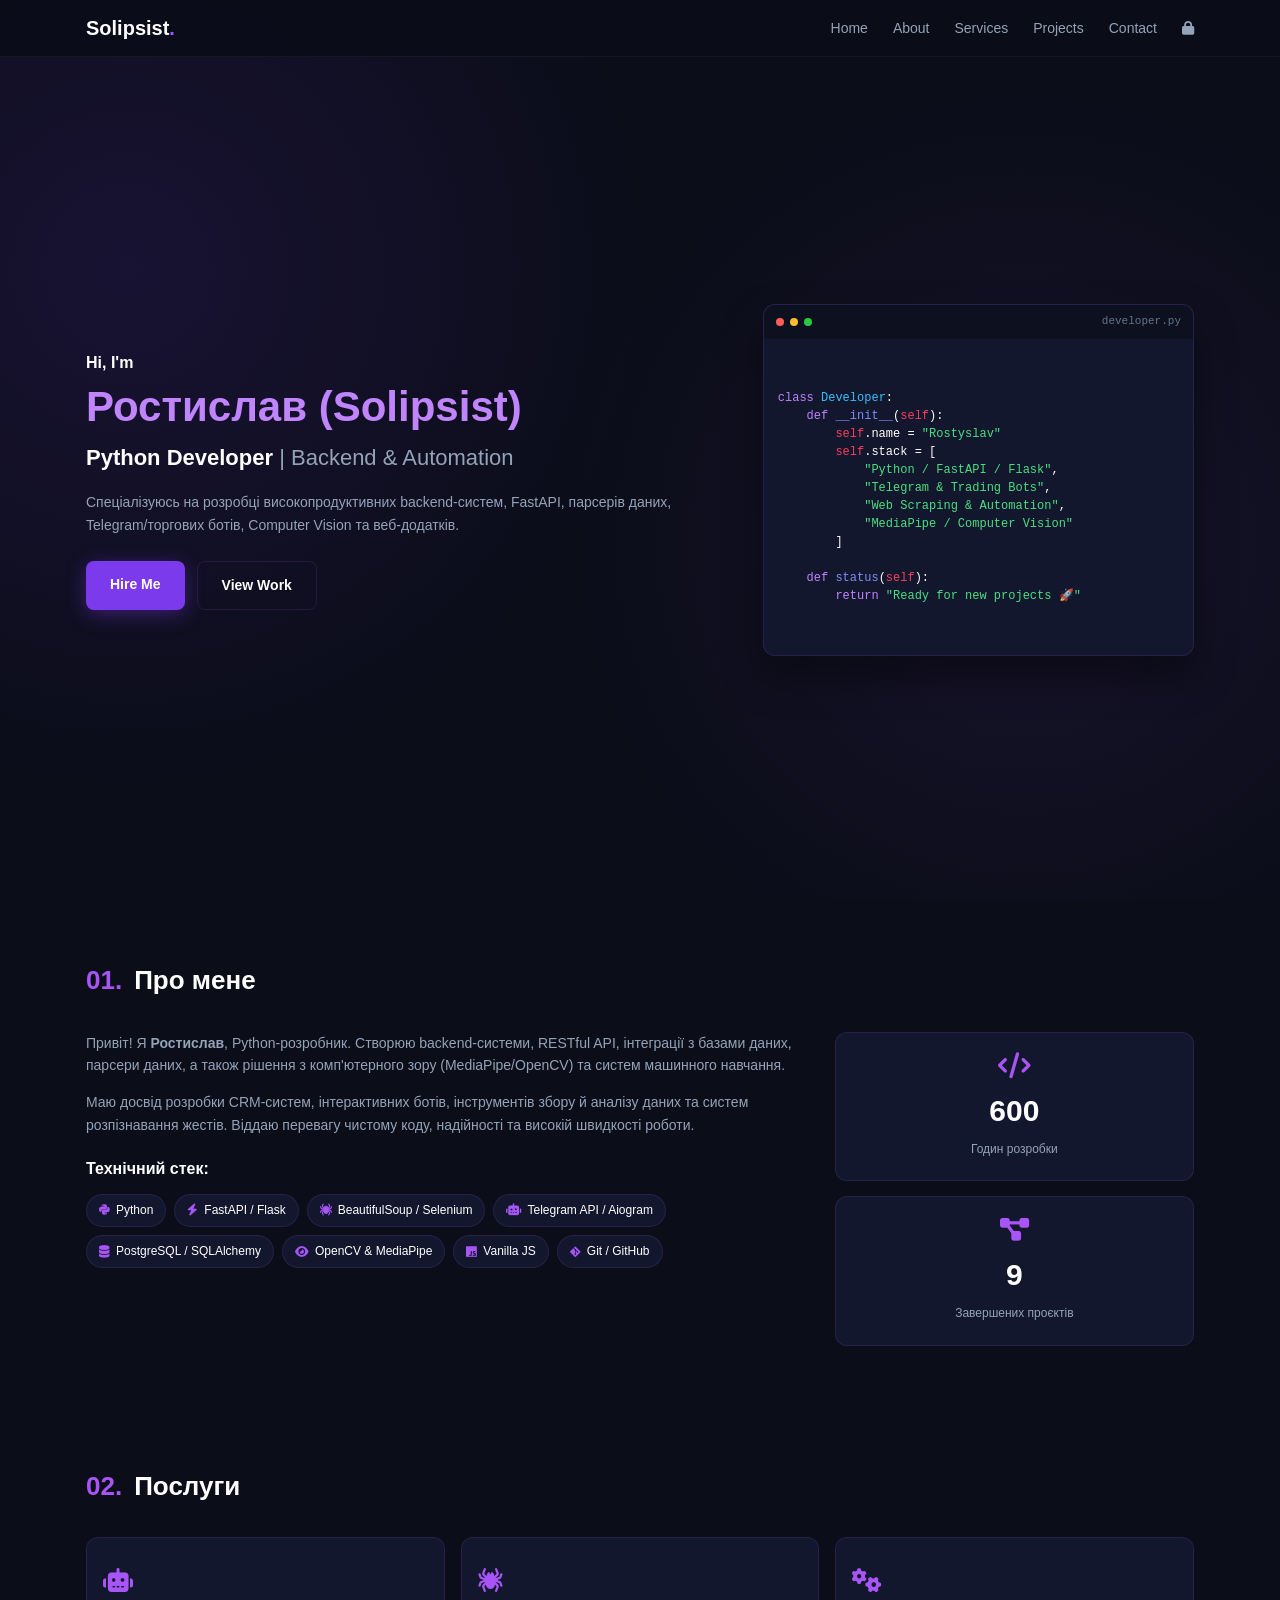
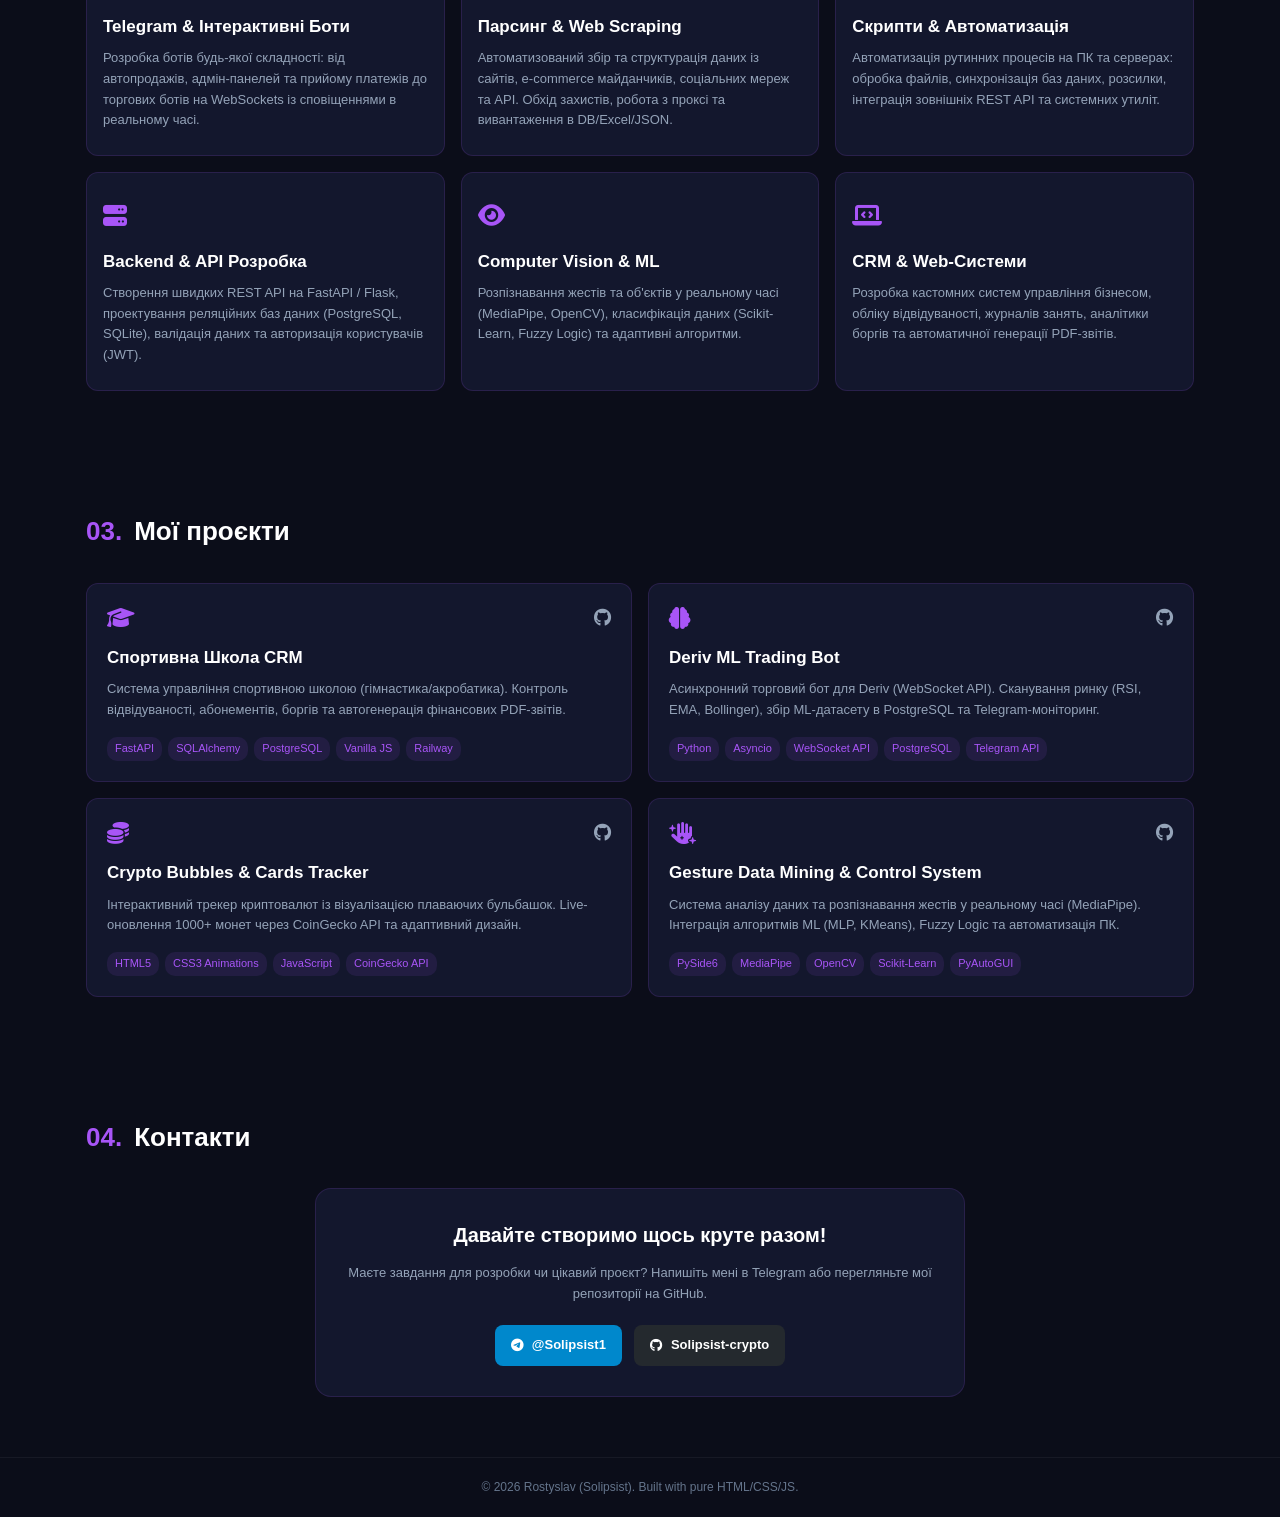
==== commit 783414cd: "Force sync local code with GitHub repository" ====
--- a/index.html
+++ b/index.html
@@ -22,6 +22,7 @@
                 <li><a href="#services">Services</a></li>
                 <li><a href="#portfolio">Projects</a></li>
                 <li><a href="#contact">Contact</a></li>
+                <li><a href="admin.html" title="Admin Workspace"><i class="fas fa-lock"></i></a></li>
             </ul>
 
             <div class="burger" id="burgerBtn">
--- a/css/style.css
+++ b/css/style.css
@@ -26,7 +26,8 @@
 
 html, body {
     width: 100%;
-    overflow-x: hidden; /* Фікс горизонтального скролу */
+    max-width: 100vw;
+    overflow-x: hidden;
     scroll-behavior: smooth;
     background-color: var(--bg-dark);
     color: var(--text-main);
@@ -37,7 +38,7 @@
 .container {
     max-width: 1140px;
     margin: 0 auto;
-    padding: 0 20px;
+    padding: 0 16px;
     width: 100%;
 }
 
@@ -50,7 +51,7 @@
     background: rgba(11, 13, 25, 0.95);
     backdrop-filter: blur(12px);
     z-index: 1000;
-    padding: 15px 0;
+    padding: 12px 0;
     border-bottom: 1px solid rgba(255, 255, 255, 0.05);
 }
 
@@ -61,8 +62,9 @@
 }
 
 .logo {
-    font-size: 22px;
+    font-size: 20px;
     font-weight: 700;
+    white-space: nowrap;
 }
 
 .logo-dot {
@@ -72,7 +74,7 @@
 .nav-links {
     display: flex;
     list-style: none;
-    gap: 30px;
+    gap: 25px;
 }
 
 .nav-links a {
@@ -92,11 +94,13 @@
     cursor: pointer;
     flex-direction: column;
     gap: 5px;
+    z-index: 1001;
+    padding: 5px;
 }
 
 .burger div {
-    width: 25px;
-    height: 3px;
+    width: 24px;
+    height: 2px;
     background-color: var(--purple-glow);
     border-radius: 2px;
     transition: var(--transition);
@@ -109,6 +113,7 @@
     align-items: center;
     position: relative;
     padding-top: 100px;
+    padding-bottom: 40px;
     background: radial-gradient(circle at 10% 30%, rgba(124, 58, 237, 0.12) 0%, transparent 40%),
                 radial-gradient(circle at 80% 60%, rgba(168, 85, 247, 0.08) 0%, transparent 40%);
 }
@@ -116,31 +121,32 @@
 .hero-content {
     display: grid;
     grid-template-columns: 1.2fr 0.8fr;
-    gap: 40px;
+    gap: 30px;
     align-items: center;
 }
 
 .greeting {
-    font-size: 18px;
+    font-size: 16px;
     font-weight: 600;
     color: var(--text-main);
-    margin-bottom: 10px;
+    margin-bottom: 8px;
     display: block;
 }
 
 .hero-name {
-    font-size: 46px;
+    font-size: 42px;
     font-weight: 800;
     color: #c084fc;
     line-height: 1.1;
     margin-bottom: 10px;
+    word-break: break-word;
 }
 
 .hero-title {
-    font-size: 26px;
+    font-size: 22px;
     font-weight: 600;
     color: var(--text-main);
-    margin-bottom: 20px;
+    margin-bottom: 16px;
 }
 
 .hero-title span {
@@ -150,17 +156,18 @@
 
 .hero-description {
     color: var(--text-muted);
-    font-size: 15px;
-    margin-bottom: 30px;
+    font-size: 14px;
+    margin-bottom: 25px;
 }
 
 .hero-buttons {
     display: flex;
-    gap: 15px;
+    gap: 12px;
+    flex-wrap: wrap;
 }
 
 .btn {
-    padding: 12px 28px;
+    padding: 12px 24px;
     border-radius: 8px;
     text-decoration: none;
     font-weight: 600;
@@ -169,6 +176,7 @@
     display: inline-block;
     cursor: pointer;
     border: none;
+    text-align: center;
 }
 
 .btn-purple {
@@ -177,33 +185,24 @@
     box-shadow: 0 4px 20px rgba(124, 58, 237, 0.4);
 }
 
-.btn-purple:hover {
-    background: var(--purple-btn-hover);
-    transform: translateY(-2px);
-}
-
 .btn-outline {
     background: transparent;
     color: #fff;
     border: 1px solid var(--border-color);
 }
 
-.btn-outline:hover {
-    border-color: var(--purple-glow);
-    background: rgba(168, 85, 247, 0.1);
-}
-
 /* Avatar / Code Window */
 .hero-avatar-wrapper {
     position: relative;
     display: flex;
     justify-content: center;
+    width: 100%;
 }
 
 .avatar-glow {
     position: absolute;
-    width: 280px;
-    height: 280px;
+    width: 220px;
+    height: 220px;
     background: radial-gradient(circle, rgba(168, 85, 247, 0.3) 0%, transparent 70%);
     top: 50%;
     left: 50%;
@@ -219,36 +218,38 @@
     border: 1px solid var(--border-color);
     border-radius: 12px;
     width: 100%;
+    max-width: 100%;
     box-shadow: 0 20px 40px rgba(0, 0, 0, 0.4);
     overflow: hidden;
 }
 
 .window-header {
     background: rgba(0, 0, 0, 0.3);
-    padding: 10px 15px;
-    display: flex;
-    align-items: center;
-    gap: 8px;
+    padding: 8px 12px;
+    display: flex;
+    align-items: center;
+    gap: 6px;
 }
 
 .window-title {
-    font-size: 12px;
+    font-size: 11px;
     color: var(--text-dim);
     margin-left: auto;
     font-family: monospace;
 }
 
-.dot { width: 10px; height: 10px; border-radius: 50%; }
+.dot { width: 8px; height: 8px; border-radius: 50%; }
 .dot.red { background: #ff5f56; }
 .dot.yellow { background: #ffbd2e; }
 .dot.green { background: #27c93f; }
 
 .code-content {
-    padding: 20px;
+    padding: 14px;
     font-family: monospace;
-    font-size: 13px;
-    line-height: 1.6;
-    overflow-x: auto;
+    font-size: 12px;
+    line-height: 1.5;
+    white-space: pre-wrap;
+    word-break: break-word;
 }
 
 .keyword { color: #c084fc; }
@@ -259,16 +260,16 @@
 
 /* Sections */
 section {
-    padding: 80px 0;
+    padding: 60px 0;
 }
 
 .section-title {
-    font-size: 30px;
+    font-size: 26px;
     font-weight: 700;
-    margin-bottom: 40px;
-    display: flex;
-    align-items: center;
-    gap: 15px;
+    margin-bottom: 30px;
+    display: flex;
+    align-items: center;
+    gap: 12px;
 }
 
 .title-num {
@@ -279,36 +280,36 @@
 .about-grid {
     display: grid;
     grid-template-columns: 2fr 1fr;
-    gap: 40px;
+    gap: 30px;
 }
 
 .about-info p {
     color: var(--text-muted);
-    margin-bottom: 18px;
-    font-size: 15px;
+    margin-bottom: 15px;
+    font-size: 14px;
 }
 
 .stack-subtitle {
-    font-size: 18px;
-    margin: 25px 0 15px;
+    font-size: 16px;
+    margin: 20px 0 12px;
 }
 
 .tech-tags {
     display: flex;
     flex-wrap: wrap;
-    gap: 10px;
+    gap: 8px;
 }
 
 .tag {
     background: var(--bg-card);
     border: 1px solid var(--border-color);
-    padding: 8px 14px;
+    padding: 6px 12px;
     border-radius: 20px;
-    font-size: 13px;
+    font-size: 12px;
     color: var(--text-main);
     display: flex;
     align-items: center;
-    gap: 8px;
+    gap: 6px;
 }
 
 .tag i {
@@ -318,101 +319,89 @@
 .about-stats {
     display: flex;
     flex-direction: column;
-    gap: 20px;
+    gap: 15px;
 }
 
 .stat-card {
     background: var(--bg-card);
     border: 1px solid var(--border-color);
-    padding: 25px;
+    padding: 20px;
     border-radius: 12px;
     text-align: center;
 }
 
 .stat-icon {
-    font-size: 30px;
-    color: var(--purple-glow);
-    margin-bottom: 10px;
+    font-size: 26px;
+    color: var(--purple-glow);
+    margin-bottom: 8px;
 }
 
 .stat-num {
     display: block;
-    font-size: 34px;
+    font-size: 30px;
     font-weight: 800;
 }
 
 .stat-desc {
     color: var(--text-muted);
-    font-size: 13px;
+    font-size: 12px;
 }
 
 /* Services */
 .services-grid {
     display: grid;
     grid-template-columns: repeat(3, 1fr);
-    gap: 20px;
+    gap: 16px;
 }
 
 .service-card {
     background: var(--bg-card);
     border: 1px solid var(--border-color);
-    padding: 30px 20px;
+    padding: 24px 16px;
     border-radius: 12px;
-    transition: var(--transition);
-}
-
-.service-card:hover {
-    border-color: var(--purple-glow);
-    transform: translateY(-4px);
 }
 
 .service-icon {
-    font-size: 28px;
-    color: var(--purple-glow);
-    margin-bottom: 15px;
+    font-size: 24px;
+    color: var(--purple-glow);
+    margin-bottom: 12px;
 }
 
 .service-card h3 {
-    font-size: 18px;
-    margin-bottom: 10px;
+    font-size: 17px;
+    margin-bottom: 8px;
 }
 
 .service-card p {
     color: var(--text-muted);
-    font-size: 14px;
+    font-size: 13px;
 }
 
 /* Portfolio Cards Grid */
 .portfolio-grid {
     display: grid;
     grid-template-columns: repeat(2, 1fr);
-    gap: 20px;
+    gap: 16px;
 }
 
 .project-card {
     background: var(--bg-card);
     border: 1px solid var(--border-color);
     border-radius: 12px;
-    padding: 25px;
+    padding: 20px;
     display: flex;
     flex-direction: column;
-    transition: var(--transition);
-}
-
-.project-card:hover {
-    border-color: var(--purple-glow);
-    transform: translateY(-4px);
 }
 
 .project-header {
     display: flex;
     justify-content: space-between;
     align-items: center;
-    margin-bottom: 15px;
+    margin-bottom: 12px;
 }
 
 .project-type-icon {
-    font-size: 26px;
+    font-size: 22px;
     color: var(--purple-glow);
 }
 
@@ -422,36 +411,36 @@
 }
 
 .project-title {
-    font-size: 19px;
-    margin-bottom: 10px;
+    font-size: 17px;
+    margin-bottom: 8px;
 }
 
 .project-desc {
     color: var(--text-muted);
-    font-size: 14px;
-    margin-bottom: 20px;
+    font-size: 13px;
+    margin-bottom: 16px;
 }
 
 .project-tags {
     margin-top: auto;
     display: flex;
     flex-wrap: wrap;
-    gap: 8px;
+    gap: 6px;
 }
 
 .project-tags span {
-    font-size: 12px;
+    font-size: 11px;
     color: var(--purple-glow);
     background: rgba(168, 85, 247, 0.1);
-    padding: 4px 10px;
-    border-radius: 12px;
+    padding: 3px 8px;
+    border-radius: 10px;
 }
 
 /* Contact Box */
 .contact-box {
     background: var(--bg-card);
     border: 1px solid var(--border-color);
-    padding: 40px 20px;
+    padding: 30px 16px;
     border-radius: 16px;
     text-align: center;
     max-width: 650px;
@@ -459,31 +448,32 @@
 }
 
 .contact-box h3 {
-    font-size: 24px;
-    margin-bottom: 15px;
+    font-size: 20px;
+    margin-bottom: 12px;
 }
 
 .contact-box p {
     color: var(--text-muted);
-    font-size: 14px;
-    margin-bottom: 25px;
+    font-size: 13px;
+    margin-bottom: 20px;
 }
 
 .contact-buttons {
     display: flex;
     justify-content: center;
-    gap: 15px;
+    gap: 12px;
 }
 
 .contact-btn {
-    padding: 12px 20px;
+    padding: 10px 16px;
     border-radius: 8px;
     text-decoration: none;
     font-weight: 600;
-    font-size: 14px;
+    font-size: 13px;
     display: flex;
     align-items: center;
     gap: 8px;
+    justify-content: center;
 }
 
 .contact-btn.telegram { background: #0088cc; color: #fff; }
@@ -491,35 +481,51 @@
 
 .footer {
     text-align: center;
-    padding: 25px 0;
+    padding: 20px 0;
     border-top: 1px solid rgba(255, 255, 255, 0.05);
     color: var(--text-dim);
-    font-size: 13px;
-}
-
-/* Адаптивність для мобільних (Мобільне меню) */
-@media (max-width: 768px) {
+    font-size: 12px;
+}
+
+/* --- ЗАЛІЗОБЕТОННИЙ ФІКС ДЛЯ МОБІЛЬНИХ (Головна сторінка) --- */
+@media screen and (max-width: 992px) {
     .burger {
-        display: flex;
-    }
-
+        display: flex !important;
+    }
+
+    /* Жорстко ховаємо текстове меню */
     .nav-links {
-        position: fixed;
-        top: 60px;
-        right: -100%;
-        width: 100%;
-        height: calc(100vh - 60px);
-        background: var(--bg-dark);
-        flex-direction: column;
+        position: fixed !important;
+        top: 0;
+        right: -120vw !important;
+        width: 100vw;
+        height: 100vh;
+        background: rgba(11, 13, 25, 0.98);
+        backdrop-filter: blur(20px);
+        flex-direction: column !important;
         align-items: center;
         justify-content: center;
-        gap: 30px;
-        transition: var(--transition);
-        border-top: 1px solid var(--border-color);
+        gap: 25px;
+        transition: right 0.3s ease-in-out;
+        z-index: 1000;
     }
 
     .nav-links.active {
-        right: 0;
+        right: 0 !important;
+    }
+
+    .nav-links a {
+        font-size: 20px;
+    }
+
+    .hero {
+        min-height: auto;
+        padding-top: 100px;
+        padding-bottom: 20px;
+    }
+
+    section {
+        padding: 40px 0;
     }
 
     .hero-content, .about-grid, .portfolio-grid, .services-grid {
@@ -527,11 +533,11 @@
     }
 
     .hero-name {
-        font-size: 34px;
+        font-size: 32px;
     }
 
     .hero-title {
-        font-size: 20px;
+        font-size: 18px;
     }
 
     .contact-buttons {
